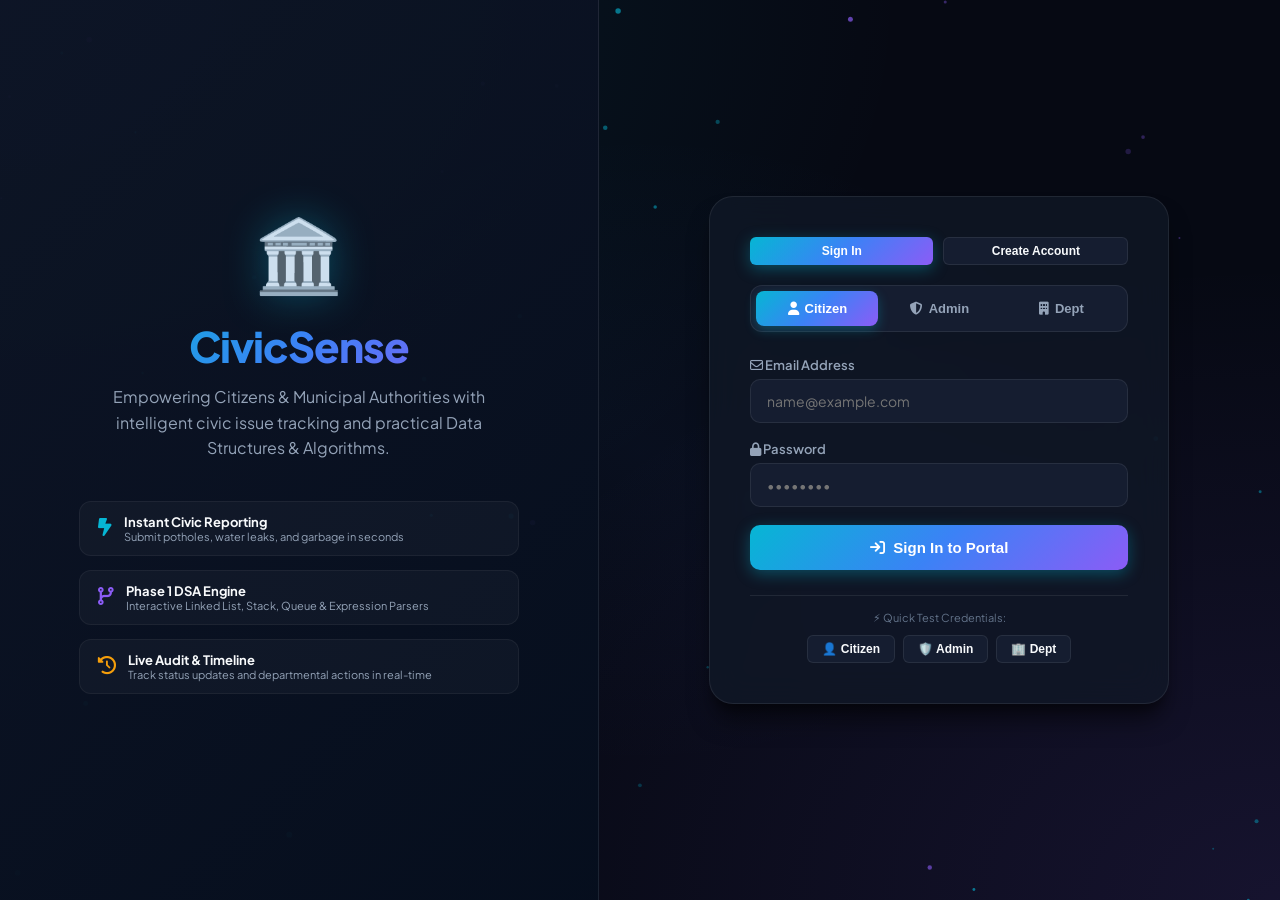
==== templates/index.html @ c0be6d78 "new add" ====
<!DOCTYPE html>
<html lang="en">
<head>
  <meta charset="UTF-8">
  <meta name="viewport" content="width=device-width, initial-scale=1.0">
  <title>CivicSense — Smart Civic Complaint Management & DSA Platform</title>
  <link rel="stylesheet" href="/static/css/style.css">
  <link rel="stylesheet" href="https://cdnjs.cloudflare.com/ajax/libs/font-awesome/6.5.1/css/all.min.css">
</head>
<body>
  <canvas class="bg-particles" id="particleCanvas"></canvas>

  <div class="auth-container">
    <!-- Left Branding Hero -->
    <div class="auth-brand">
      <div class="auth-brand-content">
        <div class="brand-icon">🏛️</div>
        <h1 class="brand-title">CivicSense</h1>
        <p class="brand-tagline">
          Empowering Citizens & Municipal Authorities with intelligent civic issue tracking and practical Data Structures & Algorithms.
        </p>

        <div class="brand-features">
          <div class="feature-item">
            <i class="fa-solid fa-bolt-lightning feature-icon"></i>
            <div>
              <div style="font-weight: 700; font-size: 13px;">Instant Civic Reporting</div>
              <div style="font-size: 11px; color: var(--text-secondary);">Submit potholes, water leaks, and garbage in seconds</div>
            </div>
          </div>

          <div class="feature-item">
            <i class="fa-solid fa-code-branch feature-icon" style="color: var(--accent-purple);"></i>
            <div>
              <div style="font-weight: 700; font-size: 13px;">Phase 1 DSA Engine</div>
              <div style="font-size: 11px; color: var(--text-secondary);">Interactive Linked List, Stack, Queue & Expression Parsers</div>
            </div>
          </div>

          <div class="feature-item">
            <i class="fa-solid fa-clock-rotate-left feature-icon" style="color: var(--status-pending);"></i>
            <div>
              <div style="font-weight: 700; font-size: 13px;">Live Audit & Timeline</div>
              <div style="font-size: 11px; color: var(--text-secondary);">Track status updates and departmental actions in real-time</div>
            </div>
          </div>
        </div>
      </div>
    </div>

    <!-- Right Login / Register Card -->
    <div class="auth-form-wrapper">
      <div class="auth-card glass-card">
        <!-- Mode Tabs: Login / Register -->
        <div style="display: flex; gap: 10px; margin-bottom: 20px;">
          <button class="btn btn-sm btn-primary" id="tabLogin" onclick="switchAuthTab('login')" style="flex: 1;">Sign In</button>
          <button class="btn btn-sm btn-secondary" id="tabRegister" onclick="switchAuthTab('register')" style="flex: 1;">Create Account</button>
        </div>

        <!-- Role Switcher (for login) -->
        <div id="roleSwitcher" class="role-switcher">
          <button class="role-btn active" data-role="citizen" onclick="selectRole('citizen')">
            <i class="fa-solid fa-user"></i> Citizen
          </button>
          <button class="role-btn" data-role="admin" onclick="selectRole('admin')">
            <i class="fa-solid fa-shield-halved"></i> Admin
          </button>
          <button class="role-btn" data-role="department" onclick="selectRole('department')">
            <i class="fa-solid fa-building"></i> Dept
          </button>
        </div>

        <!-- Login Form -->
        <form id="loginForm" onsubmit="handleLogin(event)">
          <div class="form-group">
            <label class="form-label"><i class="fa-regular fa-envelope"></i> Email Address</label>
            <input type="email" id="loginEmail" class="form-control" placeholder="name@example.com" required>
          </div>

          <div class="form-group">
            <label class="form-label"><i class="fa-solid fa-lock"></i> Password</label>
            <input type="password" id="loginPassword" class="form-control" placeholder="••••••••" required>
          </div>

          <div id="loginError" style="color: var(--status-rejected); font-size: 12px; margin-bottom: 15px; display: none;"></div>

          <button type="submit" class="btn btn-primary" style="width: 100%; padding: 14px; font-size: 15px;">
            <i class="fa-solid fa-arrow-right-to-bracket"></i> Sign In to Portal
          </button>

          <!-- Quick Fill Credentials Demo Buttons -->
          <div style="margin-top: 25px; padding-top: 15px; border-top: 1px solid var(--border-color); text-align: center;">
            <div style="font-size: 11px; color: var(--text-muted); margin-bottom: 10px;">⚡ Quick Test Credentials:</div>
            <div style="display: flex; gap: 8px; justify-content: center; flex-wrap: wrap;">
              <button type="button" class="btn btn-sm btn-secondary" onclick="quickFill('citizen@civicsense.com', 'citizen123', 'citizen')">👤 Citizen</button>
              <button type="button" class="btn btn-sm btn-secondary" onclick="quickFill('admin@civicsense.com', 'admin123', 'admin')">🛡️ Admin</button>
              <button type="button" class="btn btn-sm btn-secondary" onclick="quickFill('sanitation@civicsense.com', 'dept123', 'department')">🏢 Dept</button>
            </div>
          </div>
        </form>

        <!-- Register Form (Citizen Only) -->
        <form id="registerForm" onsubmit="handleRegister(event)" style="display: none;">
          <div class="form-group">
            <label class="form-label"><i class="fa-regular fa-user"></i> Full Name</label>
            <input type="text" id="regName" class="form-control" placeholder="e.g. Rahul Sharma" required>
          </div>

          <div class="form-group">
            <label class="form-label"><i class="fa-regular fa-envelope"></i> Email Address</label>
            <input type="email" id="regEmail" class="form-control" placeholder="rahul@example.com" required>
          </div>

          <div class="form-group">
            <label class="form-label"><i class="fa-solid fa-phone"></i> Phone Number</label>
            <input type="tel" id="regPhone" class="form-control" placeholder="9876543210">
          </div>

          <div class="form-group">
            <label class="form-label"><i class="fa-solid fa-location-dot"></i> Area / Ward / Address</label>
            <input type="text" id="regAddress" class="form-control" placeholder="Area A, Sector 4">
          </div>

          <div class="form-group">
            <label class="form-label"><i class="fa-solid fa-lock"></i> Create Password</label>
            <input type="password" id="regPassword" class="form-control" placeholder="Minimum 4 characters" required>
          </div>

          <div id="regError" style="color: var(--status-rejected); font-size: 12px; margin-bottom: 15px; display: none;"></div>

          <button type="submit" class="btn btn-success" style="width: 100%; padding: 14px; font-size: 15px;">
            <i class="fa-solid fa-user-plus"></i> Create Citizen Account
          </button>
        </form>

      </div>
    </div>
  </div>

  <div class="toast-container" id="toastContainer"></div>

  <script src="/static/js/main.js"></script>
</body>
</html>
---- static/css/style.css ----
/* ==========================================================================
   CivicSense — Ultra-Modern Dark Theme & Glassmorphism Design System
   ========================================================================== */

@import url('https://fonts.googleapis.com/css2?family=Plus+Jakarta+Sans:wght@300;400;500;600;700;800&family=JetBrains+Mono:wght@400;500;700&display=swap');

:root {
  /* Color Palette */
  --bg-dark: #060913;
  --bg-card: rgba(17, 24, 39, 0.75);
  --bg-card-hover: rgba(26, 35, 50, 0.85);
  --bg-surface: #0e1526;
  --bg-input: #151d30;
  
  --border-color: rgba(255, 255, 255, 0.08);
  --border-hover: rgba(6, 182, 212, 0.4);
  --border-glow: rgba(6, 182, 212, 0.2);

  /* Accents */
  --accent-cyan: #06b6d4;
  --accent-cyan-glow: rgba(6, 182, 212, 0.35);
  --accent-blue: #3b82f6;
  --accent-purple: #8b5cf6;
  --accent-gradient: linear-gradient(135deg, #06b6d4 0%, #3b82f6 50%, #8b5cf6 100%);
  --accent-gradient-hover: linear-gradient(135deg, #0891b2 0%, #2563eb 50%, #7c3aed 100%);
  
  /* Status Colors */
  --status-pending: #f59e0b;
  --status-approved: #06b6d4;
  --status-progress: #3b82f6;
  --status-resolved: #10b981;
  --status-rejected: #ef4444;

  /* Typography */
  --text-primary: #f8fafc;
  --text-secondary: #94a3b8;
  --text-muted: #64748b;
  
  --font-main: 'Plus Jakarta Sans', system-ui, -apple-system, sans-serif;
  --font-mono: 'JetBrains Mono', monospace;

  /* Elevation & Shadows */
  --shadow-sm: 0 4px 6px -1px rgba(0, 0, 0, 0.3);
  --shadow-md: 0 10px 15px -3px rgba(0, 0, 0, 0.4), 0 4px 6px -2px rgba(0, 0, 0, 0.2);
  --shadow-lg: 0 20px 25px -5px rgba(0, 0, 0, 0.5), 0 10px 10px -5px rgba(0, 0, 0, 0.3);
  --shadow-glow: 0 0 25px rgba(6, 182, 212, 0.25);
  --shadow-glow-purple: 0 0 25px rgba(139, 92, 246, 0.25);
}

/* ─────────────────────────── Global Resets ─────────────────────────── */
*, *::before, *::after {
  box-sizing: border-box;
  margin: 0;
  padding: 0;
}

html, body {
  width: 100%;
  height: 100%;
  font-family: var(--font-main);
  background-color: var(--bg-dark);
  color: var(--text-primary);
  overflow-x: hidden;
}

body {
  background-image: 
    radial-gradient(at 0% 0%, rgba(6, 182, 212, 0.12) 0px, transparent 50%),
    radial-gradient(at 100% 100%, rgba(139, 92, 246, 0.12) 0px, transparent 50%),
    radial-gradient(at 50% 50%, rgba(59, 130, 246, 0.05) 0px, transparent 50%);
  background-attachment: fixed;
  background-size: cover;
}

/* ─────────────────────────── Animated Background ─────────────────────────── */
.bg-particles {
  position: fixed;
  top: 0;
  left: 0;
  width: 100%;
  height: 100%;
  z-index: 0;
  pointer-events: none;
}

/* ─────────────────────────── Glassmorphic Elements ─────────────────────────── */
.glass-card {
  background: var(--bg-card);
  backdrop-filter: blur(16px);
  -webkit-backdrop-filter: blur(16px);
  border: 1px solid var(--border-color);
  border-radius: 16px;
  box-shadow: var(--shadow-md);
  transition: all 0.3s cubic-bezier(0.4, 0, 0.2, 1);
  position: relative;
  overflow: hidden;
}

.glass-card:hover {
  border-color: var(--border-hover);
  box-shadow: var(--shadow-lg), var(--shadow-glow);
  transform: translateY(-3px);
}

.glass-card::before {
  content: '';
  position: absolute;
  top: 0;
  left: -100%;
  width: 100%;
  height: 100%;
  background: linear-gradient(90deg, transparent, rgba(255, 255, 255, 0.03), transparent);
  transition: 0.6s;
  pointer-events: none;
}

.glass-card:hover::before {
  left: 100%;
}

/* ─────────────────────────── Split-Screen Landing / Auth ─────────────────────────── */
.auth-container {
  display: flex;
  min-height: 100vh;
  position: relative;
  z-index: 1;
}

.auth-brand {
  flex: 1;
  background: linear-gradient(135deg, rgba(14, 21, 38, 0.95), rgba(6, 15, 30, 0.95));
  display: flex;
  flex-direction: column;
  justify-content: center;
  align-items: center;
  padding: 60px 40px;
  position: relative;
  border-right: 1px solid var(--border-color);
}

.auth-brand-content {
  max-width: 440px;
  text-align: center;
}

.brand-icon {
  font-size: 72px;
  margin-bottom: 20px;
  display: inline-block;
  filter: drop-shadow(0 0 20px var(--accent-cyan-glow));
  animation: floatIcon 4s ease-in-out infinite;
}

@keyframes floatIcon {
  0%, 100% { transform: translateY(0px) rotate(0deg); }
  50% { transform: translateY(-10px) rotate(3deg); }
}

.brand-title {
  font-size: 42px;
  font-weight: 800;
  letter-spacing: -1px;
  background: var(--accent-gradient);
  -webkit-background-clip: text;
  -webkit-text-fill-color: transparent;
  margin-bottom: 12px;
}

.brand-tagline {
  color: var(--text-secondary);
  font-size: 16px;
  line-height: 1.6;
  margin-bottom: 40px;
}

.brand-features {
  display: flex;
  flex-direction: column;
  gap: 14px;
  text-align: left;
}

.feature-item {
  display: flex;
  align-items: center;
  gap: 12px;
  background: rgba(255, 255, 255, 0.03);
  padding: 12px 18px;
  border-radius: 12px;
  border: 1px solid rgba(255, 255, 255, 0.05);
  transition: 0.3s;
}

.feature-item:hover {
  background: rgba(6, 182, 212, 0.08);
  border-color: var(--border-hover);
  transform: translateX(5px);
}

.feature-icon {
  color: var(--accent-cyan);
  font-size: 18px;
}

.auth-form-wrapper {
  flex: 1.2;
  display: flex;
  justify-content: center;
  align-items: center;
  padding: 40px 30px;
}

.auth-card {
  width: 100%;
  max-width: 460px;
  padding: 40px;
  background: var(--bg-card);
  border-radius: 24px;
  border: 1px solid var(--border-color);
  box-shadow: var(--shadow-lg);
}

.role-switcher {
  display: flex;
  background: var(--bg-input);
  padding: 5px;
  border-radius: 12px;
  margin-bottom: 25px;
  border: 1px solid var(--border-color);
}

.role-btn {
  flex: 1;
  padding: 10px;
  border: none;
  background: transparent;
  color: var(--text-secondary);
  font-weight: 600;
  font-size: 13px;
  border-radius: 8px;
  cursor: pointer;
  transition: all 0.3s ease;
  display: flex;
  align-items: center;
  justify-content: center;
  gap: 6px;
}

.role-btn.active {
  background: var(--accent-gradient);
  color: #ffffff;
  box-shadow: 0 4px 12px rgba(6, 182, 212, 0.3);
}

/* ─────────────────────────── Inputs & Form Controls ─────────────────────────── */
.form-group {
  margin-bottom: 18px;
  text-align: left;
}

.form-label {
  display: block;
  font-size: 13px;
  font-weight: 600;
  color: var(--text-secondary);
  margin-bottom: 6px;
}

.form-control {
  width: 100%;
  padding: 12px 16px;
  background: var(--bg-input);
  border: 1px solid var(--border-color);
  border-radius: 10px;
  color: var(--text-primary);
  font-family: var(--font-main);
  font-size: 14px;
  transition: all 0.25s ease;
}

.form-control:focus {
  outline: none;
  border-color: var(--accent-cyan);
  box-shadow: 0 0 0 3px var(--accent-cyan-glow);
  background: #192338;
}

textarea.form-control {
  resize: vertical;
  min-height: 90px;
}

/* ─────────────────────────── Custom Buttons ─────────────────────────── */
.btn {
  display: inline-flex;
  align-items: center;
  justify-content: center;
  gap: 8px;
  padding: 12px 22px;
  font-size: 14px;
  font-weight: 600;
  border-radius: 10px;
  border: none;
  cursor: pointer;
  transition: all 0.25s cubic-bezier(0.4, 0, 0.2, 1);
  text-decoration: none;
}

.btn-primary {
  background: var(--accent-gradient);
  color: #ffffff;
  box-shadow: 0 4px 15px rgba(6, 182, 212, 0.35);
}

.btn-primary:hover {
  background: var(--accent-gradient-hover);
  box-shadow: 0 6px 20px rgba(6, 182, 212, 0.5);
  transform: translateY(-2px);
}

.btn-secondary {
  background: var(--bg-input);
  color: var(--text-primary);
  border: 1px solid var(--border-color);
}

.btn-secondary:hover {
  background: var(--bg-card-hover);
  border-color: var(--border-hover);
  transform: translateY(-2px);
}

.btn-success {
  background: linear-gradient(135deg, #10b981, #059669);
  color: #ffffff;
  box-shadow: 0 4px 15px rgba(16, 185, 129, 0.35);
}

.btn-success:hover {
  transform: translateY(-2px);
  box-shadow: 0 6px 20px rgba(16, 185, 129, 0.5);
}

.btn-danger {
  background: linear-gradient(135deg, #ef4444, #dc2626);
  color: #ffffff;
}

.btn-danger:hover {
  transform: translateY(-2px);
  box-shadow: 0 6px 20px rgba(239, 68, 68, 0.4);
}

.btn-sm {
  padding: 6px 14px;
  font-size: 12px;
  border-radius: 6px;
}

/* ─────────────────────────── App Layout with Sidebar ─────────────────────────── */
.app-layout {
  display: flex;
  height: 100vh;
  overflow: hidden;
  position: relative;
  z-index: 1;
}

.sidebar {
  width: 280px;
  background: var(--bg-surface);
  border-right: 1px solid var(--border-color);
  display: flex;
  flex-direction: column;
  flex-shrink: 0;
  transition: 0.3s;
}

.sidebar-header {
  padding: 24px 20px;
  border-bottom: 1px solid var(--border-color);
  display: flex;
  align-items: center;
  gap: 12px;
}

.sidebar-logo {
  font-size: 28px;
}

.sidebar-brand-name {
  font-size: 18px;
  font-weight: 800;
  background: var(--accent-gradient);
  -webkit-background-clip: text;
  -webkit-text-fill-color: transparent;
}

.sidebar-sub {
  font-size: 11px;
  color: var(--text-muted);
}

.user-badge {
  margin: 15px 15px 5px;
  padding: 12px;
  background: var(--bg-card);
  border-radius: 12px;
  border: 1px solid var(--border-color);
  display: flex;
  align-items: center;
  gap: 10px;
}

.user-avatar {
  width: 38px;
  height: 38px;
  border-radius: 10px;
  background: linear-gradient(135deg, #06b6d4, #3b82f6);
  display: flex;
  align-items: center;
  justify-content: center;
  font-size: 18px;
}

.user-info {
  overflow: hidden;
}

.user-name {
  font-size: 13px;
  font-weight: 700;
  color: var(--text-primary);
  white-space: nowrap;
  text-overflow: ellipsis;
  overflow: hidden;
}

.user-role {
  font-size: 11px;
  color: var(--accent-cyan);
  font-weight: 600;
}

.sidebar-nav {
  flex: 1;
  padding: 15px;
  overflow-y: auto;
  display: flex;
  flex-direction: column;
  gap: 4px;
}

.nav-section-title {
  font-size: 10px;
  font-weight: 800;
  color: var(--text-muted);
  letter-spacing: 1px;
  padding: 12px 10px 4px;
}

.nav-link {
  display: flex;
  align-items: center;
  gap: 12px;
  padding: 10px 14px;
  border-radius: 10px;
  color: var(--text-secondary);
  font-size: 13px;
  font-weight: 600;
  text-decoration: none;
  cursor: pointer;
  transition: all 0.2s ease;
  border: 1px solid transparent;
}

.nav-link:hover {
  background: rgba(255, 255, 255, 0.04);
  color: var(--text-primary);
  transform: translateX(4px);
}

.nav-link.active {
  background: rgba(6, 182, 212, 0.12);
  color: var(--accent-cyan);
  border-color: var(--border-hover);
  box-shadow: 0 0 15px rgba(6, 182, 212, 0.15);
}

.sidebar-footer {
  padding: 15px;
  border-top: 1px solid var(--border-color);
}

.logout-link {
  color: var(--status-rejected) !important;
}

.logout-link:hover {
  background: rgba(239, 68, 68, 0.1) !important;
  border-color: rgba(239, 68, 68, 0.3) !important;
}

/* ─────────────────────────── Main Content Container ─────────────────────────── */
.main-wrapper {
  flex: 1;
  display: flex;
  flex-direction: column;
  overflow: hidden;
}

.top-bar {
  height: 70px;
  padding: 0 30px;
  display: flex;
  align-items: center;
  justify-content: space-between;
  border-bottom: 1px solid var(--border-color);
  background: rgba(14, 21, 38, 0.6);
  backdrop-filter: blur(12px);
}

.page-title {
  font-size: 20px;
  font-weight: 700;
  display: flex;
  align-items: center;
  gap: 10px;
}

.page-content {
  flex: 1;
  overflow-y: auto;
  padding: 30px;
}

/* ─────────────────────────── Dashboard Stat Cards ─────────────────────────── */
.stats-grid {
  display: grid;
  grid-template-columns: repeat(auto-fit, minmax(220px, 1fr));
  gap: 20px;
  margin-bottom: 25px;
}

.stat-card {
  padding: 22px;
  border-radius: 16px;
  display: flex;
  align-items: center;
  gap: 18px;
}

.stat-icon-wrapper {
  width: 54px;
  height: 54px;
  border-radius: 14px;
  display: flex;
  align-items: center;
  justify-content: center;
  font-size: 24px;
}

.stat-val {
  font-size: 28px;
  font-weight: 800;
  line-height: 1.1;
}

.stat-label {
  font-size: 12px;
  color: var(--text-secondary);
  font-weight: 600;
}

/* ─────────────────────────── Category Cards (Complaint Submission Wizard) ─────────────────────────── */
.category-grid {
  display: grid;
  grid-template-columns: repeat(auto-fit, minmax(130px, 1fr));
  gap: 14px;
  margin-bottom: 20px;
}

.category-card {
  padding: 16px 12px;
  text-align: center;
  border-radius: 14px;
  background: var(--bg-input);
  border: 1px solid var(--border-color);
  cursor: pointer;
  transition: all 0.25s cubic-bezier(0.4, 0, 0.2, 1);
}

.category-card:hover {
  transform: translateY(-4px);
  border-color: var(--accent-cyan);
  box-shadow: 0 6px 15px rgba(6, 182, 212, 0.25);
}

.category-card.selected {
  background: rgba(6, 182, 212, 0.15);
  border-color: var(--accent-cyan);
  box-shadow: 0 0 20px var(--accent-cyan-glow);
}

.category-icon {
  font-size: 32px;
  margin-bottom: 8px;
  display: block;
}

.category-name {
  font-size: 12px;
  font-weight: 700;
  color: var(--text-primary);
}

/* ─────────────────────────── Priority Selector Badges ─────────────────────────── */
.priority-selector {
  display: flex;
  gap: 10px;
}

.priority-chip {
  flex: 1;
  padding: 10px;
  text-align: center;
  border-radius: 8px;
  background: var(--bg-input);
  border: 1px solid var(--border-color);
  color: var(--text-secondary);
  font-size: 12px;
  font-weight: 700;
  cursor: pointer;
  transition: 0.2s;
}

.priority-chip:hover {
  border-color: var(--text-secondary);
}

.priority-chip.selected[data-prio="High"] {
  background: rgba(239, 68, 68, 0.2);
  border-color: var(--status-rejected);
  color: var(--status-rejected);
}

.priority-chip.selected[data-prio="Medium"] {
  background: rgba(245, 158, 11, 0.2);
  border-color: var(--status-pending);
  color: var(--status-pending);
}

.priority-chip.selected[data-prio="Low"] {
  background: rgba(16, 185, 129, 0.2);
  border-color: var(--status-resolved);
  color: var(--status-resolved);
}

/* ─────────────────────────── Complaint Cards & Lists ─────────────────────────── */
.complaint-card {
  padding: 20px;
  margin-bottom: 15px;
  border-radius: 14px;
}

.badge {
  display: inline-flex;
  align-items: center;
  gap: 5px;
  padding: 4px 10px;
  border-radius: 20px;
  font-size: 11px;
  font-weight: 700;
  text-transform: uppercase;
  letter-spacing: 0.5px;
}

.badge-pending { background: rgba(245, 158, 11, 0.15); color: var(--status-pending); border: 1px solid rgba(245, 158, 11, 0.3); }
.badge-approved { background: rgba(6, 182, 212, 0.15); color: var(--status-approved); border: 1px solid rgba(6, 182, 212, 0.3); }
.badge-in_progress, .badge-in-progress { background: rgba(59, 130, 246, 0.15); color: var(--status-progress); border: 1px solid rgba(59, 130, 246, 0.3); }
.badge-resolved { background: rgba(16, 185, 129, 0.15); color: var(--status-resolved); border: 1px solid rgba(16, 185, 129, 0.3); }
.badge-rejected { background: rgba(239, 68, 68, 0.15); color: var(--status-rejected); border: 1px solid rgba(239, 68, 68, 0.3); }

/* ─────────────────────────── Interactive DSA Memory Visualizers ─────────────────────────── */
.dsa-visualizer-container {
  min-height: 220px;
  display: flex;
  align-items: center;
  justify-content: flex-start;
  gap: 16px;
  padding: 30px 20px;
  overflow-x: auto;
  background: rgba(14, 21, 38, 0.6);
  border-radius: 14px;
  border: 1px dashed var(--border-color);
  margin: 15px 0;
}

.dsa-node {
  min-width: 100px;
  padding: 14px;
  border-radius: 12px;
  background: var(--bg-card);
  border: 2px solid var(--accent-cyan);
  box-shadow: 0 0 15px var(--accent-cyan-glow);
  text-align: center;
  position: relative;
  animation: popIn 0.35s cubic-bezier(0.175, 0.885, 0.32, 1.275);
}

@keyframes popIn {
  0% { transform: scale(0.6); opacity: 0; }
  100% { transform: scale(1); opacity: 1; }
}

.dsa-node-id {
  font-family: var(--font-mono);
  font-size: 14px;
  font-weight: 700;
  color: var(--accent-cyan);
}

.dsa-node-title {
  font-size: 11px;
  color: var(--text-secondary);
  margin-top: 4px;
}

.dsa-arrow {
  color: var(--accent-purple);
  font-size: 22px;
  font-weight: 900;
  display: flex;
  align-items: center;
  animation: pulseArrow 1.5s infinite;
}

@keyframes pulseArrow {
  0%, 100% { transform: translateX(0); opacity: 0.7; }
  50% { transform: translateX(4px); opacity: 1; }
}

/* Sorting Bar Visualizer */
.sorting-container {
  height: 200px;
  display: flex;
  align-items: flex-end;
  justify-content: center;
  gap: 12px;
  padding: 20px;
  background: rgba(14, 21, 38, 0.6);
  border-radius: 14px;
}

.sorting-bar {
  flex: 1;
  max-width: 45px;
  background: var(--accent-cyan);
  border-radius: 6px 6px 0 0;
  transition: all 0.2s ease;
  position: relative;
  text-align: center;
}

.sorting-bar.comparing {
  background: var(--status-pending) !important;
  box-shadow: 0 0 15px rgba(245, 158, 11, 0.6);
}

.sorting-bar.swapped {
  background: var(--status-resolved) !important;
  box-shadow: 0 0 15px rgba(16, 185, 129, 0.6);
}

.bar-val {
  position: absolute;
  top: -22px;
  width: 100%;
  text-align: center;
  font-size: 11px;
  font-weight: 700;
  color: var(--text-primary);
}

/* ─────────────────────────── Timeline Modal ─────────────────────────── */
.timeline {
  position: relative;
  padding-left: 30px;
}

.timeline::before {
  content: '';
  position: absolute;
  top: 5px;
  left: 10px;
  width: 2px;
  height: calc(100% - 10px);
  background: var(--border-color);
}

.timeline-item {
  position: relative;
  margin-bottom: 25px;
}

.timeline-dot {
  position: absolute;
  left: -26px;
  top: 4px;
  width: 14px;
  height: 14px;
  border-radius: 50%;
  background: var(--accent-cyan);
  border: 3px solid var(--bg-surface);
  box-shadow: 0 0 10px var(--accent-cyan-glow);
}

.timeline-content {
  background: var(--bg-input);
  padding: 14px 18px;
  border-radius: 12px;
  border: 1px solid var(--border-color);
}

/* ─────────────────────────── Toast Notifications ─────────────────────────── */
.toast-container {
  position: fixed;
  bottom: 25px;
  right: 25px;
  z-index: 9999;
  display: flex;
  flex-direction: column;
  gap: 10px;
}

.toast {
  padding: 14px 20px;
  border-radius: 12px;
  background: var(--bg-card);
  backdrop-filter: blur(16px);
  border: 1px solid var(--border-color);
  color: var(--text-primary);
  font-size: 13px;
  font-weight: 600;
  box-shadow: var(--shadow-lg);
  display: flex;
  align-items: center;
  gap: 12px;
  animation: slideIn 0.3s ease forwards;
}

@keyframes slideIn {
  from { transform: translateX(100%); opacity: 0; }
  to { transform: translateX(0); opacity: 1; }
}

/* ─────────────────────────── Responsive Mobile ─────────────────────────── */
@media (max-width: 900px) {
  .auth-container { flex-direction: column; }
  .auth-brand { border-right: none; border-bottom: 1px solid var(--border-color); padding: 40px 20px; }
  .app-layout { flex-direction: column; height: auto; }
  .sidebar { width: 100%; height: auto; }
}
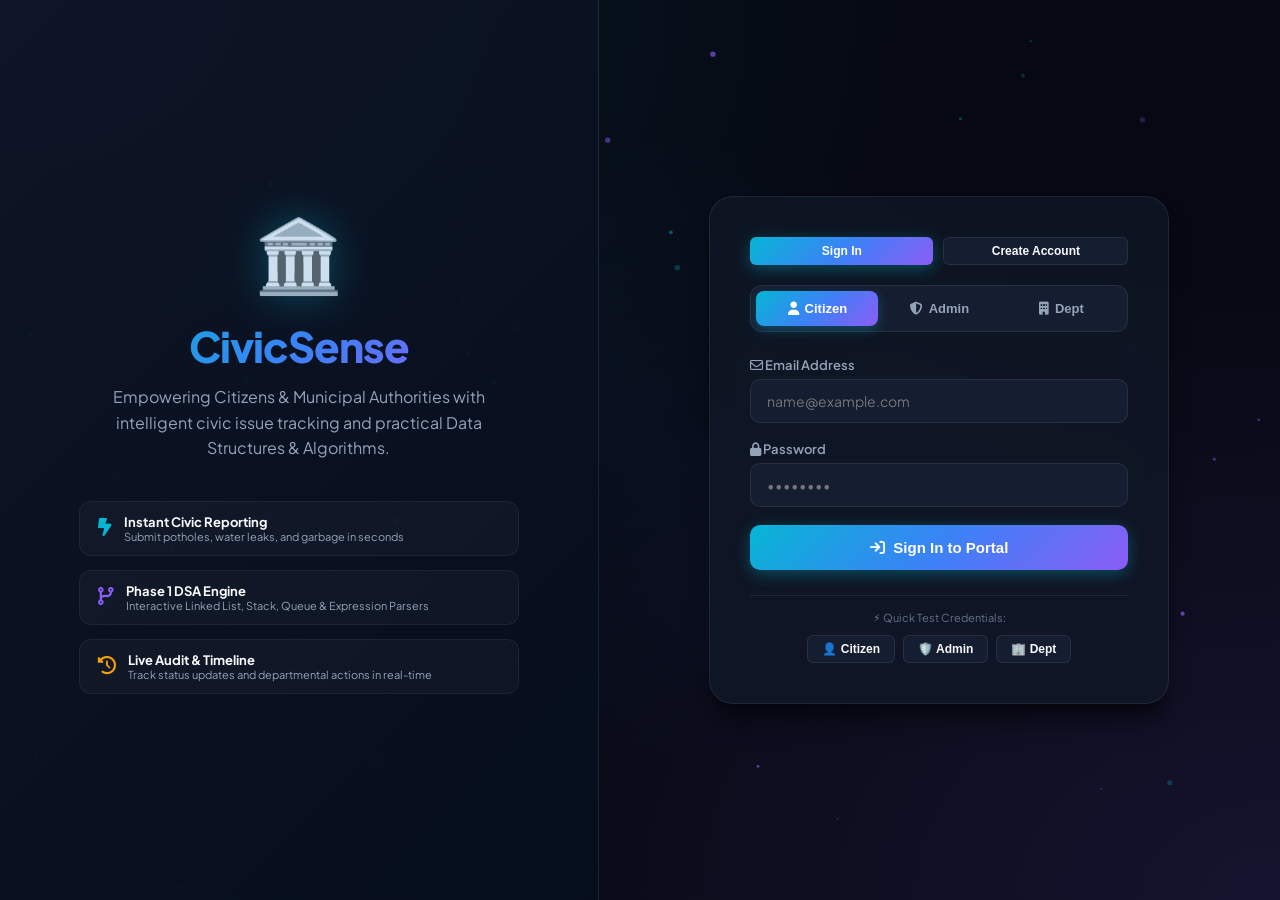
==== commit c0a02baa: "feat: implement core project structure including data structures, admin/citizen interfaces, and a gl" ====
--- a/templates/index.html
+++ b/templates/index.html
@@ -99,25 +99,50 @@
           </div>
         </form>
 
-        <!-- Register Form (Citizen Only) -->
+        <!-- Register Form -->
         <form id="registerForm" onsubmit="handleRegister(event)" style="display: none;">
+          <!-- Registration Role Switcher -->
+          <div id="regRoleSwitcher" class="role-switcher" style="margin-bottom: 20px;">
+            <button type="button" class="reg-role-btn role-btn active" data-role="citizen" onclick="selectRegRole('citizen')">
+              <i class="fa-solid fa-user"></i> Citizen
+            </button>
+            <button type="button" class="reg-role-btn role-btn" data-role="admin" onclick="selectRegRole('admin')">
+              <i class="fa-solid fa-shield-halved"></i> Admin
+            </button>
+            <button type="button" class="reg-role-btn role-btn" data-role="department" onclick="selectRegRole('department')">
+              <i class="fa-solid fa-building"></i> Dept
+            </button>
+          </div>
+
           <div class="form-group">
-            <label class="form-label"><i class="fa-regular fa-user"></i> Full Name</label>
+            <label id="regNameLabel" class="form-label"><i class="fa-regular fa-user"></i> Full Name</label>
             <input type="text" id="regName" class="form-control" placeholder="e.g. Rahul Sharma" required>
           </div>
 
           <div class="form-group">
-            <label class="form-label"><i class="fa-regular fa-envelope"></i> Email Address</label>
+            <label id="regEmailLabel" class="form-label"><i class="fa-regular fa-envelope"></i> Email Address</label>
             <input type="email" id="regEmail" class="form-control" placeholder="rahul@example.com" required>
           </div>
 
+          <!-- Department Selector (Visible only when Dept role is selected) -->
+          <div id="regDeptGroup" class="form-group" style="display: none;">
+            <label class="form-label"><i class="fa-solid fa-building-user"></i> Assigned Department</label>
+            <select id="regDepartment" class="form-control">
+              <option value="Sanitation Department">Sanitation Department (Garbage & Cleanliness)</option>
+              <option value="Water Department">Water Department (Supply & Drainage)</option>
+              <option value="Road Department">Road Department (Potholes & Infra)</option>
+              <option value="Electricity Department">Electricity Department (Lighting & Power)</option>
+              <option value="Traffic Department">Traffic Department (Parking & Signals)</option>
+            </select>
+          </div>
+
           <div class="form-group">
-            <label class="form-label"><i class="fa-solid fa-phone"></i> Phone Number</label>
+            <label id="regPhoneLabel" class="form-label"><i class="fa-solid fa-phone"></i> Phone Number</label>
             <input type="tel" id="regPhone" class="form-control" placeholder="9876543210">
           </div>
 
           <div class="form-group">
-            <label class="form-label"><i class="fa-solid fa-location-dot"></i> Area / Ward / Address</label>
+            <label id="regAddressLabel" class="form-label"><i class="fa-solid fa-location-dot"></i> Area / Ward / Address</label>
             <input type="text" id="regAddress" class="form-control" placeholder="Area A, Sector 4">
           </div>
 
@@ -128,8 +153,8 @@
 
           <div id="regError" style="color: var(--status-rejected); font-size: 12px; margin-bottom: 15px; display: none;"></div>
 
-          <button type="submit" class="btn btn-success" style="width: 100%; padding: 14px; font-size: 15px;">
-            <i class="fa-solid fa-user-plus"></i> Create Citizen Account
+          <button type="submit" id="regSubmitBtn" class="btn btn-success" style="width: 100%; padding: 14px; font-size: 15px;">
+            <i class="fa-solid fa-user-plus"></i> <span id="regBtnText">Create Citizen Account</span>
           </button>
         </form>
 
--- a/static/css/style.css
+++ b/static/css/style.css
@@ -54,6 +54,15 @@
   padding: 0;
 }
 
+/* Hide all scrollbars globally while keeping scroll functional */
+* {
+  scrollbar-width: none;        /* Firefox */
+  -ms-overflow-style: none;     /* IE / Edge */
+}
+*::-webkit-scrollbar {
+  display: none;                /* Chrome / Safari / WebKit */
+}
+
 html, body {
   width: 100%;
   height: 100%;
@@ -61,6 +70,7 @@
   background-color: var(--bg-dark);
   color: var(--text-primary);
   overflow-x: hidden;
+  overflow-y: hidden;
 }
 
 body {
@@ -290,6 +300,16 @@
   min-height: 90px;
 }
 
+select.form-control {
+  cursor: pointer;
+}
+
+select.form-control option {
+  background: #0f172a;
+  color: #f1f5f9;
+  padding: 8px 12px;
+}
+
 /* ─────────────────────────── Custom Buttons ─────────────────────────── */
 .btn {
   display: inline-flex;
@@ -446,6 +466,7 @@
   flex: 1;
   padding: 15px;
   overflow-y: auto;
+  overflow-x: hidden;
   display: flex;
   flex-direction: column;
   gap: 4px;
@@ -531,6 +552,7 @@
 .page-content {
   flex: 1;
   overflow-y: auto;
+  overflow-x: hidden;
   padding: 30px;
 }
 
@@ -675,11 +697,101 @@
   letter-spacing: 0.5px;
 }
 
-.badge-pending { background: rgba(245, 158, 11, 0.15); color: var(--status-pending); border: 1px solid rgba(245, 158, 11, 0.3); }
+.badge-pending { background: rgba(245, 158, 11, 0.14); color: #fbbf24; border: 1px solid rgba(245, 158, 11, 0.38); box-shadow: 0 1px 4px rgba(245, 158, 11, 0.1); }
 .badge-approved { background: rgba(6, 182, 212, 0.15); color: var(--status-approved); border: 1px solid rgba(6, 182, 212, 0.3); }
-.badge-in_progress, .badge-in-progress { background: rgba(59, 130, 246, 0.15); color: var(--status-progress); border: 1px solid rgba(59, 130, 246, 0.3); }
-.badge-resolved { background: rgba(16, 185, 129, 0.15); color: var(--status-resolved); border: 1px solid rgba(16, 185, 129, 0.3); }
-.badge-rejected { background: rgba(239, 68, 68, 0.15); color: var(--status-rejected); border: 1px solid rgba(239, 68, 68, 0.3); }
+.badge-in_progress, .badge-in-progress { background: rgba(59, 130, 246, 0.15); color: #38bdf8; border: 1px solid rgba(59, 130, 246, 0.35); }
+.badge-rejected { background: rgba(239, 68, 68, 0.15); color: #f87171; border: 1px solid rgba(239, 68, 68, 0.35); }
+
+/* ── Refined RESOLVED badge — crisp emerald pill ── */
+.badge-resolved {
+  background: rgba(16, 185, 129, 0.14);
+  color: #10b981;
+  border: 1px solid rgba(16, 185, 129, 0.45);
+  box-shadow: 0 2px 8px rgba(16, 185, 129, 0.18);
+  font-weight: 700;
+  letter-spacing: 0.5px;
+  border-radius: 20px;
+  padding: 4px 11px;
+}
+
+/* ── Dedicated Crisp Priority Badges ── */
+.prio-badge {
+  display: inline-flex;
+  align-items: center;
+  gap: 7px;
+  padding: 4px 11px;
+  border-radius: 20px;
+  font-size: 11px;
+  font-weight: 700;
+  letter-spacing: 0.5px;
+  text-transform: uppercase;
+}
+
+.prio-badge-high {
+  background: rgba(239, 68, 68, 0.14);
+  color: #f87171;
+  border: 1px solid rgba(239, 68, 68, 0.4);
+  box-shadow: 0 2px 8px rgba(239, 68, 68, 0.15);
+}
+
+.prio-badge-medium {
+  background: rgba(245, 158, 11, 0.14);
+  color: #fbbf24;
+  border: 1px solid rgba(245, 158, 11, 0.38);
+  box-shadow: 0 2px 8px rgba(245, 158, 11, 0.12);
+}
+
+.prio-badge-low {
+  background: rgba(16, 185, 129, 0.12);
+  color: #34d399;
+  border: 1px solid rgba(16, 185, 129, 0.3);
+}
+
+.prio-dot {
+  width: 6px;
+  height: 6px;
+  border-radius: 50%;
+  display: inline-block;
+  flex-shrink: 0;
+}
+
+.prio-dot-high { background: #ef4444; box-shadow: 0 0 6px rgba(239, 68, 68, 0.8); }
+.prio-dot-medium { background: #f59e0b; box-shadow: 0 0 6px rgba(245, 158, 11, 0.8); }
+.prio-dot-low { background: #10b981; }
+
+/* ── Dedicated Crisp Status Badges ── */
+.status-badge {
+  display: inline-flex;
+  align-items: center;
+  gap: 6px;
+  padding: 4px 12px;
+  border-radius: 20px;
+  font-size: 11px;
+  font-weight: 800;
+  letter-spacing: 0.6px;
+  text-transform: uppercase;
+}
+
+.status-badge-resolved {
+  background: rgba(16, 185, 129, 0.14);
+  color: #10b981;
+  border: 1px solid rgba(16, 185, 129, 0.45);
+  box-shadow: 0 2px 8px rgba(16, 185, 129, 0.18);
+}
+
+.status-badge-in_progress, .status-badge-in-progress {
+  background: rgba(56, 189, 248, 0.14);
+  color: #38bdf8;
+  border: 1px solid rgba(56, 189, 248, 0.45);
+  box-shadow: 0 2px 8px rgba(56, 189, 248, 0.18);
+}
+
+.status-badge-pending {
+  background: rgba(245, 158, 11, 0.14);
+  color: #f59e0b;
+  border: 1px solid rgba(245, 158, 11, 0.38);
+  box-shadow: 0 2px 8px rgba(245, 158, 11, 0.15);
+}
 
 /* ─────────────────────────── Interactive DSA Memory Visualizers ─────────────────────────── */
 .dsa-visualizer-container {
@@ -861,3 +973,712 @@
   .app-layout { flex-direction: column; height: auto; }
   .sidebar { width: 100%; height: auto; }
 }
+
+/* --------------------------- Notification Bell --------------------------- */
+.notif-bell-wrapper { position: relative; display: inline-flex; align-items: center; }
+.notif-bell-btn {
+  background: var(--bg-input); border: 1px solid var(--border-color);
+  color: var(--text-secondary); width: 40px; height: 40px; border-radius: 50%;
+  display: flex; align-items: center; justify-content: center;
+  cursor: pointer; font-size: 16px; transition: all 0.2s ease; position: relative;
+}
+.notif-bell-btn:hover { border-color: var(--accent-cyan); color: var(--accent-cyan); box-shadow: 0 0 12px var(--accent-cyan-glow); }
+.notif-badge {
+  position: absolute; top: -4px; right: -4px;
+  background: #ef4444; color: #fff; font-size: 10px; font-weight: 800;
+  min-width: 18px; height: 18px; border-radius: 9px;
+  display: flex; align-items: center; justify-content: center;
+  padding: 0 4px; animation: notif-pulse 2s infinite; border: 2px solid var(--bg-dark);
+}
+@keyframes notif-pulse { 0%, 100% { box-shadow: 0 0 0 0 rgba(239,68,68,0.5); } 50% { box-shadow: 0 0 0 5px rgba(239,68,68,0); } }
+.notif-badge.hidden { display: none; }
+.notif-dropdown {
+  position: absolute; top: calc(100% + 10px); right: 0; width: 360px; max-height: 480px;
+  background: #0e1526; border: 1px solid var(--border-color); border-radius: 16px;
+  box-shadow: 0 20px 40px rgba(0,0,0,0.6); z-index: 500; overflow: hidden;
+  display: none; flex-direction: column;
+}
+.notif-dropdown.open { display: flex; }
+.notif-header { display: flex; justify-content: space-between; align-items: center; padding: 14px 18px; border-bottom: 1px solid var(--border-color); flex-shrink: 0; }
+.notif-header h4 { font-size: 13px; font-weight: 800; color: var(--text-primary); margin: 0; }
+.notif-mark-all-btn { background: none; border: none; color: var(--accent-cyan); font-size: 11px; font-weight: 600; cursor: pointer; padding: 4px 8px; border-radius: 6px; }
+.notif-mark-all-btn:hover { background: rgba(6,182,212,0.1); }
+.notif-list { overflow-y: auto; flex: 1; }
+.notif-item { display: flex; gap: 12px; align-items: flex-start; padding: 12px 16px; border-bottom: 1px solid rgba(255,255,255,0.04); cursor: pointer; transition: background 0.15s; }
+.notif-item:hover { background: rgba(255,255,255,0.04); }
+.notif-item.unread { background: rgba(6,182,212,0.06); }
+.notif-item.unread:hover { background: rgba(6,182,212,0.1); }
+.notif-icon { width: 36px; height: 36px; border-radius: 50%; background: rgba(16,185,129,0.15); color: var(--status-resolved); display: flex; align-items: center; justify-content: center; font-size: 16px; flex-shrink: 0; }
+.notif-content { flex: 1; min-width: 0; }
+.notif-message { font-size: 12px; color: var(--text-primary); line-height: 1.4; margin-bottom: 4px; }
+.notif-meta { font-size: 10px; color: var(--text-muted); }
+.notif-dot { width: 8px; height: 8px; border-radius: 50%; background: var(--accent-cyan); flex-shrink: 0; margin-top: 4px; }
+.notif-empty { padding: 30px 20px; text-align: center; color: var(--text-muted); font-size: 13px; }
+
+/* --------------------------- Image Upload Zone --------------------------- */
+.img-upload-zone { border: 2px dashed var(--border-color); border-radius: 12px; padding: 22px 18px; text-align: center; cursor: pointer; transition: all 0.25s ease; background: var(--bg-input); position: relative; }
+.img-upload-zone:hover, .img-upload-zone.dragover { border-color: var(--accent-cyan); background: rgba(6,182,212,0.05); box-shadow: 0 0 0 3px var(--accent-cyan-glow); }
+.img-upload-zone input[type="file"] { position: absolute; inset: 0; opacity: 0; cursor: pointer; width: 100%; height: 100%; }
+.img-upload-zone .upload-icon { font-size: 28px; color: var(--accent-cyan); margin-bottom: 8px; }
+.img-upload-zone .upload-label { font-size: 13px; font-weight: 600; color: var(--text-primary); display: block; }
+.img-upload-zone .upload-hint { font-size: 11px; color: var(--text-muted); margin-top: 4px; }
+.img-preview-wrap { margin-top: 10px; position: relative; display: inline-block; }
+.img-preview-wrap img { max-height: 160px; max-width: 100%; border-radius: 10px; border: 2px solid var(--accent-cyan); object-fit: cover; box-shadow: 0 0 12px var(--accent-cyan-glow); }
+.img-preview-wrap .remove-img-btn { position: absolute; top: -8px; right: -8px; background: #ef4444; color: #fff; border: none; border-radius: 50%; width: 22px; height: 22px; font-size: 12px; cursor: pointer; display: flex; align-items: center; justify-content: center; }
+
+/* --------------------------- Solution / Complaint Image Display --------------------------- */
+.solution-img-box { background: rgba(16,185,129,0.08); border: 1px solid rgba(16,185,129,0.3); border-radius: 12px; padding: 14px; margin-bottom: 18px; }
+.solution-img-box .solution-img-label { font-size: 12px; font-weight: 700; color: var(--status-resolved); margin-bottom: 10px; display: flex; align-items: center; gap: 6px; }
+.solution-img-box img { max-width: 100%; max-height: 280px; border-radius: 10px; object-fit: cover; border: 2px solid rgba(16,185,129,0.4); cursor: zoom-in; transition: transform 0.2s; }
+.solution-img-box img:hover { transform: scale(1.02); }
+.complaint-img-box { background: rgba(6,182,212,0.06); border: 1px solid rgba(6,182,212,0.2); border-radius: 12px; padding: 14px; margin-bottom: 18px; }
+.complaint-img-box .complaint-img-label { font-size: 12px; font-weight: 700; color: var(--accent-cyan); margin-bottom: 10px; display: flex; align-items: center; gap: 6px; }
+.complaint-img-box img { max-width: 100%; max-height: 220px; border-radius: 10px; object-fit: cover; border: 2px solid rgba(6,182,212,0.3); cursor: zoom-in; transition: border-color 0.2s; }
+.complaint-img-box img:hover { border-color: var(--accent-cyan); }
+.img-lightbox { display: none; position: fixed; inset: 0; background: rgba(0,0,0,0.92); z-index: 9999; align-items: center; justify-content: center; cursor: zoom-out; }
+.img-lightbox.open { display: flex; }
+.img-lightbox img { max-width: 90vw; max-height: 90vh; border-radius: 12px; object-fit: contain; box-shadow: 0 0 60px rgba(0,0,0,0.8); }
+
+/* --------------------------- Department Portal Enhancements --------------------------- */
+.badge-in_progress, .badge-in-progress {
+  background: linear-gradient(135deg, rgba(59, 130, 246, 0.22) 0%, rgba(6, 182, 212, 0.18) 100%);
+  color: #38bdf8;
+  border: 1px solid rgba(56, 189, 248, 0.55);
+  box-shadow: 0 0 10px rgba(56, 189, 248, 0.3), inset 0 1px 0 rgba(255,255,255,0.06);
+  font-weight: 800;
+  letter-spacing: 0.8px;
+  border-radius: 20px;
+  padding: 4px 12px;
+  animation: inProgressGlow 2.5s ease-in-out infinite;
+}
+
+@keyframes inProgressGlow {
+  0%, 100% { box-shadow: 0 0 8px rgba(56, 189, 248, 0.3); }
+  50%      { box-shadow: 0 0 16px rgba(56, 189, 248, 0.55), 0 0 25px rgba(56, 189, 248, 0.2); }
+}
+
+.dept-hero-banner {
+  background: linear-gradient(135deg, rgba(14, 21, 38, 0.9) 0%, rgba(6, 182, 212, 0.1) 50%, rgba(16, 185, 129, 0.08) 100%);
+  border: 1px solid rgba(6, 182, 212, 0.25);
+  border-radius: 18px;
+  padding: 24px 28px;
+  margin-bottom: 24px;
+  position: relative;
+  overflow: hidden;
+  box-shadow: var(--shadow-md);
+  display: flex;
+  justify-content: space-between;
+  align-items: center;
+  flex-wrap: wrap;
+  gap: 16px;
+}
+
+.dept-hero-banner::before {
+  content: '';
+  position: absolute;
+  top: -50%;
+  right: -20%;
+  width: 320px;
+  height: 320px;
+  background: radial-gradient(circle, rgba(6, 182, 212, 0.15) 0%, transparent 70%);
+  pointer-events: none;
+}
+
+.dept-hero-title {
+  font-size: 22px;
+  font-weight: 800;
+  letter-spacing: -0.5px;
+  color: var(--text-primary);
+  display: flex;
+  align-items: center;
+  gap: 10px;
+}
+
+.dept-hero-sub {
+  font-size: 13px;
+  color: var(--text-secondary);
+  margin-top: 4px;
+}
+
+.dept-hero-kpis {
+  display: flex;
+  gap: 12px;
+  align-items: center;
+  flex-wrap: wrap;
+}
+
+.dept-kpi-chip {
+  background: rgba(14, 21, 38, 0.7);
+  backdrop-filter: blur(10px);
+  border: 1px solid var(--border-color);
+  border-radius: 12px;
+  padding: 8px 16px;
+  display: flex;
+  align-items: center;
+  gap: 10px;
+}
+
+.dept-kpi-chip .kpi-num {
+  font-family: var(--font-mono);
+  font-size: 18px;
+  font-weight: 800;
+  color: var(--accent-cyan);
+}
+
+.dept-kpi-chip .kpi-lbl {
+  font-size: 11px;
+  font-weight: 600;
+  color: var(--text-muted);
+  text-transform: uppercase;
+}
+
+/* --------------------------- Filter Pill Tabs --------------------------- */
+.filter-pill-bar {
+  display: flex;
+  gap: 8px;
+  overflow-x: auto;
+  padding-bottom: 2px;
+  flex-wrap: wrap;
+}
+
+.filter-pill {
+  padding: 8px 16px;
+  border-radius: 30px;
+  background: var(--bg-input);
+  border: 1px solid var(--border-color);
+  color: var(--text-secondary);
+  font-size: 12px;
+  font-weight: 700;
+  cursor: pointer;
+  transition: all 0.22s cubic-bezier(0.4, 0, 0.2, 1);
+  display: inline-flex;
+  align-items: center;
+  gap: 8px;
+}
+
+.filter-pill:hover {
+  background: rgba(255, 255, 255, 0.05);
+  border-color: var(--border-hover);
+  color: var(--text-primary);
+  transform: translateY(-1px);
+}
+
+.filter-pill.active {
+  background: var(--accent-gradient);
+  border-color: transparent;
+  color: #ffffff;
+  box-shadow: 0 4px 15px rgba(6, 182, 212, 0.35);
+}
+
+.filter-pill .pill-count {
+  background: rgba(0, 0, 0, 0.25);
+  padding: 2px 7px;
+  border-radius: 12px;
+  font-size: 10px;
+  font-family: var(--font-mono);
+  font-weight: 800;
+}
+
+/* --------------------------- View Mode Switcher --------------------------- */
+.view-mode-bar {
+  display: flex;
+  background: var(--bg-input);
+  border: 1px solid var(--border-color);
+  border-radius: 10px;
+  padding: 3px;
+}
+
+.view-mode-btn {
+  padding: 6px 14px;
+  border: none;
+  background: transparent;
+  color: var(--text-secondary);
+  font-size: 12px;
+  font-weight: 700;
+  border-radius: 7px;
+  cursor: pointer;
+  transition: all 0.2s ease;
+  display: flex;
+  align-items: center;
+  gap: 6px;
+}
+
+.view-mode-btn:hover {
+  color: var(--text-primary);
+}
+
+.view-mode-btn.active {
+  background: rgba(6, 182, 212, 0.2);
+  color: var(--accent-cyan);
+  box-shadow: 0 2px 8px rgba(6, 182, 212, 0.25);
+}
+
+/* --------------------------- Task Card Grid View --------------------------- */
+.task-card-grid {
+  display: grid;
+  grid-template-columns: repeat(auto-fill, minmax(350px, 1fr));
+  gap: 20px;
+  margin-top: 20px;
+}
+
+.task-work-card {
+  background: var(--bg-card);
+  backdrop-filter: blur(16px);
+  -webkit-backdrop-filter: blur(16px);
+  border: 1px solid var(--border-color);
+  border-radius: 16px;
+  padding: 20px;
+  display: flex;
+  flex-direction: column;
+  justify-content: space-between;
+  transition: all 0.28s cubic-bezier(0.4, 0, 0.2, 1);
+  position: relative;
+  overflow: hidden;
+}
+
+.task-work-card:hover {
+  transform: translateY(-4px);
+  border-color: var(--border-hover);
+  box-shadow: 0 16px 30px -10px rgba(0, 0, 0, 0.5), 0 0 20px var(--accent-cyan-glow);
+}
+
+.task-work-card.status-high-prio {
+  border-left: 4px solid var(--status-rejected);
+}
+
+.task-work-card.status-in-progress {
+  border-left: 4px solid #38bdf8;
+}
+
+.task-work-card.status-resolved {
+  border-left: 4px solid var(--status-resolved);
+}
+
+.task-card-top {
+  display: flex;
+  justify-content: space-between;
+  align-items: center;
+  margin-bottom: 12px;
+}
+
+.task-card-id {
+  font-family: var(--font-mono);
+  font-weight: 800;
+  font-size: 13px;
+  color: var(--accent-cyan);
+}
+
+.task-card-title {
+  font-size: 15px;
+  font-weight: 800;
+  color: var(--text-primary);
+  line-height: 1.4;
+  margin-bottom: 10px;
+}
+
+.task-card-meta {
+  display: flex;
+  flex-direction: column;
+  gap: 6px;
+  font-size: 12px;
+  color: var(--text-secondary);
+  margin-bottom: 16px;
+}
+
+.task-card-meta-item {
+  display: flex;
+  align-items: center;
+  gap: 8px;
+}
+
+.task-card-thumb-img {
+  width: 100%;
+  height: 140px;
+  border-radius: 10px;
+  object-fit: cover;
+  border: 1px solid var(--border-color);
+  margin-bottom: 14px;
+  cursor: zoom-in;
+  transition: transform 0.2s ease, border-color 0.2s ease;
+}
+
+.task-card-thumb-img:hover {
+  transform: scale(1.02);
+  border-color: var(--accent-cyan);
+}
+
+.task-card-status-bar {
+  background: var(--bg-input);
+  border-radius: 8px;
+  padding: 8px 12px;
+  display: flex;
+  justify-content: space-between;
+  align-items: center;
+  font-size: 12px;
+  font-weight: 700;
+  margin-bottom: 16px;
+  border: 1px solid var(--border-color);
+}
+
+.task-card-actions {
+  display: flex;
+  gap: 8px;
+  align-items: center;
+  border-top: 1px solid var(--border-color);
+  padding-top: 14px;
+}
+
+.task-card-actions .btn {
+  flex: 1;
+}
+
+.dept-table-row {
+  transition: background-color 0.2s ease;
+}
+.dept-table-row:hover {
+  background-color: rgba(255, 255, 255, 0.035);
+}
+
+.task-thumb-btn {
+  display: inline-flex;
+  align-items: center;
+  gap: 5px;
+  background: rgba(6, 182, 212, 0.12);
+  color: var(--accent-cyan);
+  border: 1px solid rgba(6, 182, 212, 0.3);
+  padding: 3px 8px;
+  border-radius: 6px;
+  font-size: 11px;
+  font-weight: 600;
+  cursor: pointer;
+  transition: all 0.2s ease;
+  margin-top: 4px;
+}
+.task-thumb-btn:hover {
+  background: rgba(6, 182, 212, 0.22);
+  border-color: var(--accent-cyan);
+  box-shadow: 0 0 10px var(--accent-cyan-glow);
+}
+
+.progress-bar-wrap {
+  width: 100%;
+  height: 8px;
+  background: rgba(255, 255, 255, 0.08);
+  border-radius: 6px;
+  overflow: hidden;
+  margin-top: 8px;
+}
+.progress-bar-fill {
+  height: 100%;
+  border-radius: 6px;
+  background: linear-gradient(90deg, #06b6d4, #10b981);
+  box-shadow: 0 0 12px rgba(16, 185, 129, 0.4);
+  transition: width 0.6s cubic-bezier(0.4, 0, 0.2, 1);
+}
+
+.btn-action-group {
+  display: flex;
+  align-items: center;
+  gap: 6px;
+  flex-wrap: wrap;
+}
+
+/* ══════════════════════════════════════════════════════════════════
+   DEPARTMENT COMMAND HERO BANNER (MODERN EXECUTIVE UI)
+   ══════════════════════════════════════════════════════════════════ */
+.dept-hero-banner {
+  background: linear-gradient(135deg, rgba(15, 23, 42, 0.94) 0%, rgba(17, 24, 39, 0.88) 50%, rgba(6, 182, 212, 0.08) 100%);
+  border: 1px solid rgba(6, 182, 212, 0.22);
+  border-radius: 20px;
+  padding: 24px 28px;
+  margin-bottom: 24px;
+  display: flex;
+  justify-content: space-between;
+  align-items: center;
+  gap: 20px;
+  flex-wrap: wrap;
+  box-shadow: 0 12px 32px rgba(0, 0, 0, 0.4), inset 0 1px 0 rgba(255, 255, 255, 0.08);
+  position: relative;
+  overflow: hidden;
+}
+
+.dept-hero-banner::before {
+  content: '';
+  position: absolute;
+  top: -50%;
+  right: -20%;
+  width: 320px;
+  height: 320px;
+  background: radial-gradient(circle, rgba(6, 182, 212, 0.12) 0%, transparent 70%);
+  pointer-events: none;
+}
+
+.dept-hero-title-wrap {
+  display: flex;
+  align-items: center;
+  gap: 12px;
+  flex-wrap: wrap;
+  margin-bottom: 6px;
+}
+
+.dept-hero-title {
+  font-size: 22px;
+  font-weight: 800;
+  color: var(--text-primary);
+  display: flex;
+  align-items: center;
+  gap: 10px;
+  letter-spacing: -0.3px;
+}
+
+.dept-command-tag {
+  display: inline-flex;
+  align-items: center;
+  gap: 6px;
+  background: rgba(6, 182, 212, 0.12);
+  color: var(--accent-cyan);
+  border: 1px solid rgba(6, 182, 212, 0.35);
+  padding: 3px 10px;
+  border-radius: 20px;
+  font-size: 11px;
+  font-weight: 700;
+  letter-spacing: 0.5px;
+  text-transform: uppercase;
+}
+
+.dept-hero-sub {
+  color: var(--text-secondary);
+  font-size: 13px;
+  line-height: 1.45;
+  max-width: 580px;
+  margin-bottom: 12px;
+}
+
+.dept-hero-meta-row {
+  display: flex;
+  align-items: center;
+  gap: 10px;
+  flex-wrap: wrap;
+}
+
+.dept-meta-pill {
+  display: inline-flex;
+  align-items: center;
+  gap: 6px;
+  background: rgba(255, 255, 255, 0.04);
+  border: 1px solid rgba(255, 255, 255, 0.08);
+  border-radius: 8px;
+  padding: 4px 10px;
+  font-size: 11px;
+  color: var(--text-muted);
+  font-weight: 600;
+}
+
+.dept-meta-pill strong {
+  color: var(--text-primary);
+}
+
+/* Right Side: Live Dispatch & Status Panel */
+.dept-hero-right {
+  display: flex;
+  align-items: center;
+  gap: 18px;
+  flex-wrap: wrap;
+}
+
+.hero-live-card {
+  background: rgba(14, 21, 38, 0.85);
+  border: 1px solid rgba(255, 255, 255, 0.09);
+  border-radius: 14px;
+  padding: 12px 18px;
+  text-align: right;
+  min-width: 170px;
+  box-shadow: 0 4px 16px rgba(0, 0, 0, 0.25);
+}
+
+.live-radar-badge {
+  display: inline-flex;
+  align-items: center;
+  gap: 7px;
+  font-size: 11px;
+  font-weight: 800;
+  color: var(--status-resolved);
+  letter-spacing: 0.6px;
+  text-transform: uppercase;
+  margin-bottom: 4px;
+}
+
+.radar-ping-wrap {
+  position: relative;
+  width: 8px;
+  height: 8px;
+}
+
+.radar-dot {
+  position: absolute;
+  inset: 0;
+  border-radius: 50%;
+  background: #10b981;
+}
+
+.radar-wave {
+  position: absolute;
+  inset: -4px;
+  border-radius: 50%;
+  border: 2px solid #10b981;
+  animation: radarRipple 2s cubic-bezier(0, 0.2, 0.8, 1) infinite;
+}
+
+@keyframes radarRipple {
+  0% { transform: scale(0.6); opacity: 1; }
+  100% { transform: scale(2.2); opacity: 0; }
+}
+
+.hero-clock-val {
+  font-family: var(--font-mono);
+  font-size: 16px;
+  font-weight: 800;
+  color: var(--text-primary);
+  letter-spacing: 0.5px;
+}
+
+.hero-date-val {
+  font-size: 11px;
+  color: var(--text-muted);
+  margin-top: 2px;
+}
+
+.hero-actions-col {
+  display: flex;
+  flex-direction: column;
+  gap: 8px;
+}
+
+.hero-action-pill {
+  display: inline-flex;
+  align-items: center;
+  gap: 7px;
+  background: rgba(255, 255, 255, 0.05);
+  border: 1px solid rgba(255, 255, 255, 0.12);
+  color: var(--text-primary);
+  font-size: 12px;
+  font-weight: 700;
+  padding: 7px 14px;
+  border-radius: 10px;
+  cursor: pointer;
+  transition: all 0.2s ease;
+  white-space: nowrap;
+}
+
+.hero-action-pill:hover {
+  background: rgba(6, 182, 212, 0.12);
+  border-color: var(--accent-cyan);
+  color: var(--accent-cyan);
+  box-shadow: 0 0 12px var(--accent-cyan-glow);
+  transform: translateY(-1px);
+}
+
+.hero-action-pill-accent {
+  background: linear-gradient(135deg, rgba(6, 182, 212, 0.2) 0%, rgba(59, 130, 246, 0.15) 100%);
+  border-color: rgba(6, 182, 212, 0.4);
+  color: var(--accent-cyan);
+}
+
+/* ─────────────────────────── User Accounts Table Enhancements ─────────────────────────── */
+.user-table-row-hover {
+  transition: background 0.2s ease;
+}
+
+.user-table-row-hover:hover {
+  background: rgba(255, 255, 255, 0.03) !important;
+}
+
+/* Read-only display field for admin complaint modal */
+.admin-readonly-field {
+  background: var(--bg-input);
+  border: 1px solid var(--border-color);
+  border-radius: 8px;
+  padding: 10px 14px;
+  font-weight: 600;
+  font-size: 13px;
+  display: flex;
+  align-items: center;
+  gap: 8px;
+  opacity: 0.9;
+  cursor: not-allowed;
+  user-select: none;
+}
+
+/* "Protected" self-user row styling */
+.user-self-protected {
+  background: rgba(245, 158, 11, 0.04) !important;
+  border-left: 2px solid rgba(245, 158, 11, 0.5) !important;
+}
+
+/* User avatar initials circle */
+.user-avatar-initial {
+  width: 36px;
+  height: 36px;
+  border-radius: 50%;
+  display: flex;
+  align-items: center;
+  justify-content: center;
+  font-size: 14px;
+  font-weight: 800;
+  color: #fff;
+  box-shadow: 0 2px 8px rgba(0, 0, 0, 0.3);
+  flex-shrink: 0;
+}
+
+/* Role edit button in user table */
+.role-edit-btn {
+  padding: 3px 8px !important;
+  font-size: 10px !important;
+  border-radius: 4px !important;
+  border: 1px solid var(--border-color) !important;
+  background: rgba(255, 255, 255, 0.05) !important;
+  color: var(--text-secondary) !important;
+  cursor: pointer;
+  transition: all 0.2s ease;
+}
+
+.role-edit-btn:hover {
+  background: rgba(6, 182, 212, 0.1) !important;
+  border-color: var(--accent-cyan) !important;
+  color: var(--accent-cyan) !important;
+  transform: translateY(-1px);
+}
+
+/* Complaint image in admin modal */
+.admin-complaint-img {
+  max-height: 160px;
+  border-radius: 8px;
+  cursor: pointer;
+  border: 1px solid rgba(255, 255, 255, 0.1);
+  object-fit: cover;
+  transition: transform 0.2s ease;
+}
+
+.admin-complaint-img:hover {
+  transform: scale(1.02);
+}
+
+/* Badge for high priority in admin modal */
+.badge-high {
+  background: rgba(239, 68, 68, 0.14);
+  color: #f87171;
+  border: 1px solid rgba(239, 68, 68, 0.38);
+}
+
+.badge-medium {
+  background: rgba(245, 158, 11, 0.14);
+  color: #fbbf24;
+  border: 1px solid rgba(245, 158, 11, 0.38);
+}
+
+.badge-low {
+  background: rgba(16, 185, 129, 0.14);
+  color: #10b981;
+  border: 1px solid rgba(16, 185, 129, 0.38);
+}
+
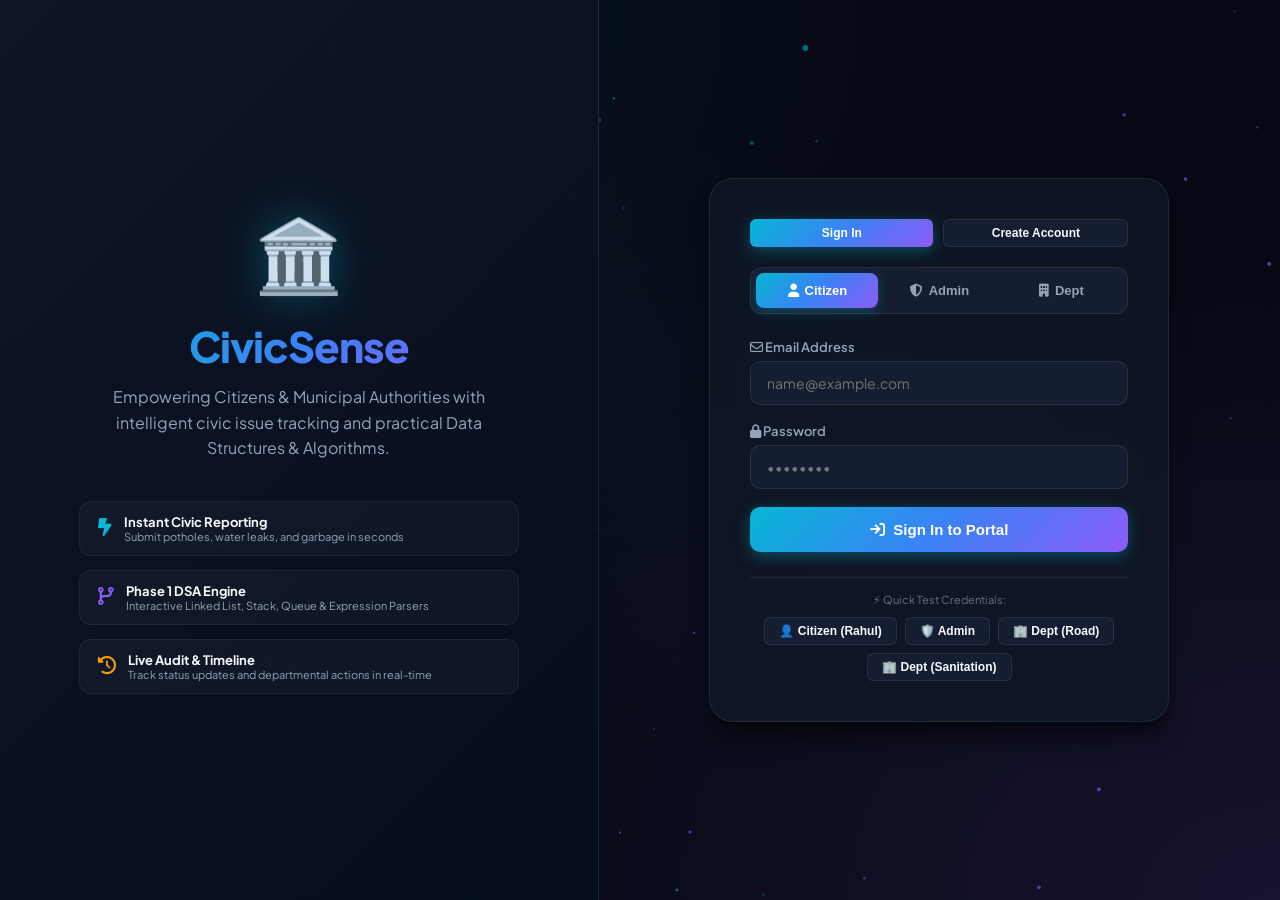
==== commit ff4b949d: "DATABASE CHANGE" ====
--- a/templates/index.html
+++ b/templates/index.html
@@ -92,9 +92,10 @@
           <div style="margin-top: 25px; padding-top: 15px; border-top: 1px solid var(--border-color); text-align: center;">
             <div style="font-size: 11px; color: var(--text-muted); margin-bottom: 10px;">⚡ Quick Test Credentials:</div>
             <div style="display: flex; gap: 8px; justify-content: center; flex-wrap: wrap;">
-              <button type="button" class="btn btn-sm btn-secondary" onclick="quickFill('citizen@civicsense.com', 'citizen123', 'citizen')">👤 Citizen</button>
+              <button type="button" class="btn btn-sm btn-secondary" onclick="quickFill('citizen@civicsense.com', 'citizen123', 'citizen')">👤 Citizen (Rahul)</button>
               <button type="button" class="btn btn-sm btn-secondary" onclick="quickFill('admin@civicsense.com', 'admin123', 'admin')">🛡️ Admin</button>
-              <button type="button" class="btn btn-sm btn-secondary" onclick="quickFill('sanitation@civicsense.com', 'dept123', 'department')">🏢 Dept</button>
+              <button type="button" class="btn btn-sm btn-secondary" onclick="quickFill('road@civicsense.com', 'dept123', 'department')">🏢 Dept (Road)</button>
+              <button type="button" class="btn btn-sm btn-secondary" onclick="quickFill('sanitation@civicsense.com', 'dept123', 'department')">🏢 Dept (Sanitation)</button>
             </div>
           </div>
         </form>
